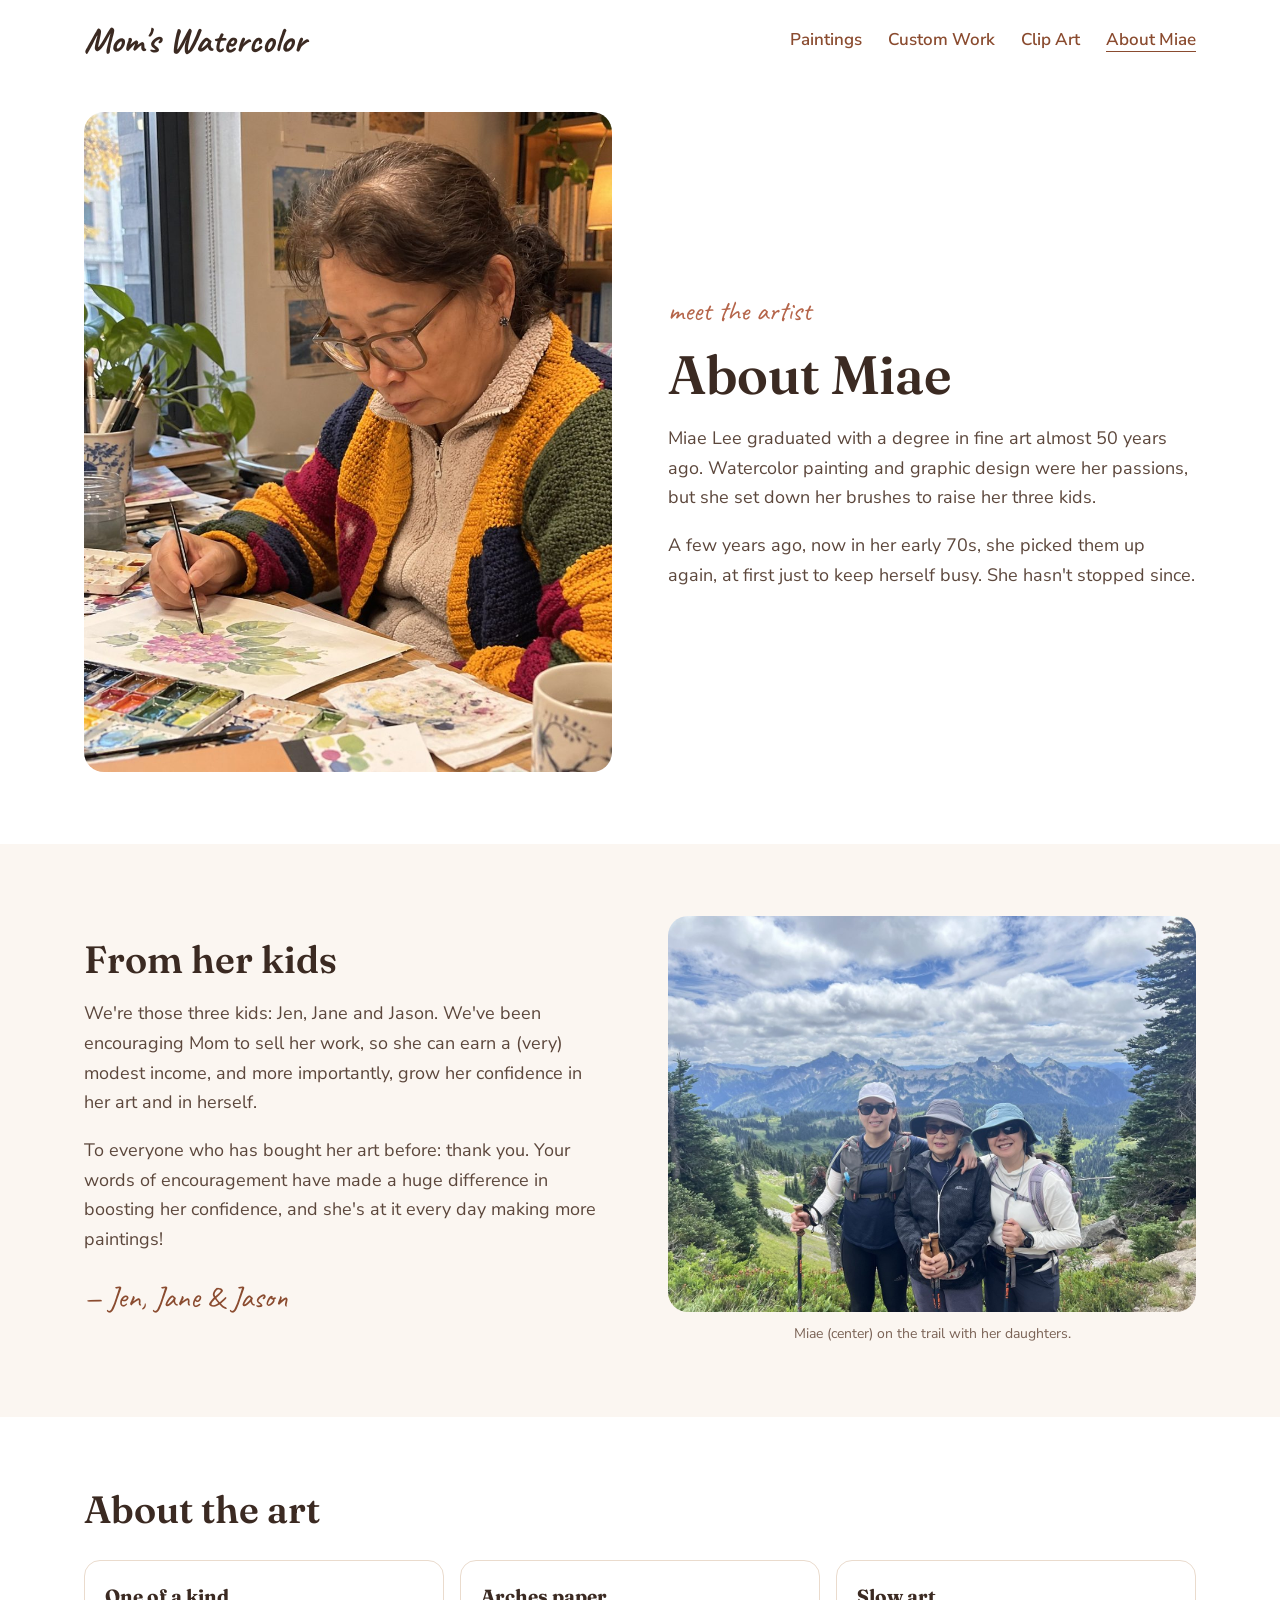
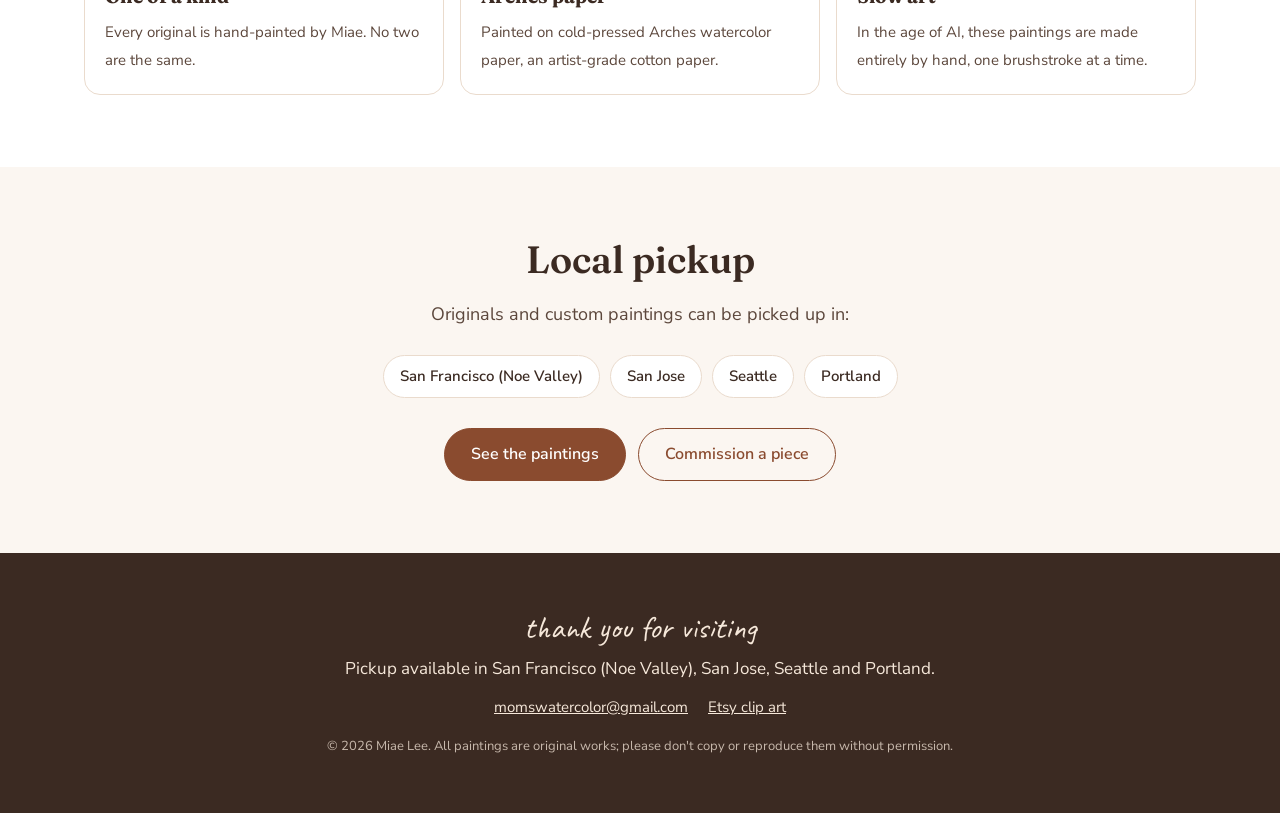
==== about.html @ 836afefa "Add files via upload" ====
<!doctype html>
<html lang="en">
<head>
<meta charset="utf-8">
<meta name="viewport" content="width=device-width, initial-scale=1">
<title>About Miae · Mom's Watercolor</title>
<meta name="description" content="Miae Lee earned her fine art degree almost 50 years ago and picked up the brush again in her early 70s. Meet the artist behind Mom's Watercolor.">
<meta property="og:title" content="About Miae · Mom's Watercolor">
<meta property="og:image" content="https://momswatercolor.com/images/miae-painting.jpg">
<link rel="icon" href="favicon.svg" type="image/svg+xml">
<link rel="preconnect" href="https://fonts.googleapis.com">
<link rel="preconnect" href="https://fonts.gstatic.com" crossorigin>
<link rel="stylesheet" href="https://fonts.googleapis.com/css2?family=Fraunces:opsz,wght@9..144,400;9..144,600&family=Nunito+Sans:wght@400;600;700&family=Caveat:wght@500;700&display=swap">
<link rel="stylesheet" href="css/style.css">
</head>
<body>
<header class="site-header">
  <div class="wrap">
    <a class="logo" href="index.html">Mom's Watercolor</a>
    <nav class="nav" aria-label="Main">
      <a href="paintings.html">Paintings</a>
      <a href="custom.html">Custom Work</a>
      <a href="index.html#clipart">Clip Art</a>
      <a href="about.html" aria-current="page">About Miae</a>
    </nav>
  </div>
</header>

<main>
  <section class="section" style="padding-top: 32px">
    <div class="wrap split">
      <img class="portrait" src="images/miae-painting.jpg" alt="Miae Lee painting a purple hydrangea in watercolor at her studio table">
      <div class="stack">
        <div class="hand">meet the artist</div>
        <h1>About Miae</h1>
        <div class="prose">
          <p>Miae Lee graduated with a degree in fine art almost 50 years ago. Watercolor painting and graphic design were her passions, but she set down her brushes to raise her three kids.</p>
          <p>A few years ago, now in her early 70s, she picked them up again, at first just to keep herself busy. She hasn't stopped since.</p>
        </div>
      </div>
    </div>
  </section>

  <section class="section tint">
    <div class="wrap split">
      <div class="stack">
        <h2>From her kids</h2>
        <div class="prose">
          <p>We're those three kids: Jen, Jane and Jason. We've been encouraging Mom to sell her work, so she can earn a (very) modest income, and more importantly, grow her confidence in her art and in herself.</p>
          <p>To everyone who has bought her art before: thank you. Your words of encouragement have made a huge difference in boosting her confidence, and she's at it every day making more paintings!</p>
        </div>
        <div class="signoff">— Jen, Jane &amp; Jason</div>
      </div>
      <figure style="margin: 0">
        <img src="images/miae-with-daughters.jpg" alt="Miae hiking in the mountains with her two daughters, all smiling in sun hats with trekking poles" loading="lazy" style="width: 100%; border-radius: 20px">
        <figcaption class="small" style="margin-top: 10px; text-align: center">Miae (center) on the trail with her daughters.</figcaption>
      </figure>
    </div>
  </section>

  <section class="section">
    <div class="wrap">
      <h2 style="margin-bottom: 28px">About the art</h2>
      <div class="facts">
        <div class="fact"><strong>One of a kind</strong><span>Every original is hand-painted by Miae. No two are the same.</span></div>
        <div class="fact"><strong>Arches paper</strong><span>Painted on cold-pressed Arches watercolor paper, an artist-grade cotton paper.</span></div>
        <div class="fact"><strong>Slow art</strong><span>In the age of AI, these paintings are made entirely by hand, one brushstroke at a time.</span></div>
      </div>
    </div>
  </section>

  <section class="section tint band">
    <div class="wrap stack" style="align-items: center">
      <h2>Local pickup</h2>
      <p class="lead">Originals and custom paintings can be picked up in:</p>
      <div class="pickup">
        <span>San Francisco (Noe Valley)</span><span>San Jose</span><span>Seattle</span><span>Portland</span>
      </div>
      <div class="btns" style="justify-content: center; margin-top: 12px">
        <a class="btn" href="paintings.html">See the paintings</a>
        <a class="btn ghost" href="custom.html">Commission a piece</a>
      </div>
    </div>
  </section>
</main>

<footer class="site-footer">
  <div class="wrap">
    <div class="hand">thank you for visiting</div>
    <p style="margin-top: 8px">Pickup available in San Francisco (Noe Valley), San Jose, Seattle and Portland.</p>
    <div class="links">
      <a href="mailto:momswatercolor@gmail.com">momswatercolor@gmail.com</a>
      <a href="https://etsy.com/shop/mamaclipart" target="_blank" rel="noopener">Etsy clip art</a>
    </div>
    <p class="copy">© <span id="year">2026</span> Miae Lee. All paintings are original works; please don't copy or reproduce them without permission.</p>
  </div>
</footer>
<script src="js/main.js"></script>
</body>
</html>
---- css/style.css ----
/* Mom's Watercolor — shared styles */
:root {
  --ink: #3B2A22;
  --ink-soft: #5C473C;
  --ink-muted: #7A6255;
  --clay: #8A4B2F;
  --clay-dark: #6B3620;
  --accent: #B5654A;
  --line: #EADBCD;
  --tint: #FBF6F1;
  --white: #FFFFFF;
  --radius: 16px;
  --serif: 'Fraunces', Georgia, serif;
  --sans: 'Nunito Sans', 'Helvetica Neue', sans-serif;
  --hand: 'Caveat', cursive;
}

* { box-sizing: border-box; }
html { scroll-behavior: smooth; }
body {
  margin: 0;
  background: var(--white);
  color: var(--ink);
  font-family: var(--sans);
  font-size: 17px;
  line-height: 1.65;
  -webkit-font-smoothing: antialiased;
}
img { max-width: 100%; display: block; }
a { color: var(--clay); }
a:hover { color: var(--clay-dark); }
h1, h2, h3 { font-family: var(--serif); font-weight: 600; line-height: 1.12; margin: 0; }
h1 { font-size: clamp(36px, 6vw, 54px); }
h2 { font-size: clamp(28px, 4vw, 38px); }
h3 { font-size: 22px; }
p { margin: 0; }

.wrap { max-width: 1160px; margin: 0 auto; padding: 0 24px; }
.section { padding: 72px 0; }
.tint { background: var(--tint); }
.hand { font-family: var(--hand); font-size: 28px; color: var(--accent); line-height: 1.2; }
.lead { font-size: 18px; color: var(--ink-soft); }
.muted { color: var(--ink-soft); }
.small { font-size: 14px; color: var(--ink-muted); }
.stack { display: flex; flex-direction: column; gap: 18px; }

/* Header */
.site-header .wrap {
  display: flex; flex-wrap: wrap; gap: 12px 28px;
  justify-content: space-between; align-items: center;
  padding-top: 20px; padding-bottom: 20px;
}
.logo {
  font-family: var(--hand); font-weight: 700; font-size: 36px;
  color: var(--ink); text-decoration: none; line-height: 1;
}
.logo:hover { color: var(--ink); }
.nav { display: flex; flex-wrap: wrap; gap: 8px 26px; font-weight: 600; }
.nav a { text-decoration: none; padding: 6px 0; }
.nav a[aria-current="page"] { text-decoration: underline; text-underline-offset: 6px; }

/* Buttons */
.btns { display: flex; flex-wrap: wrap; gap: 12px; }
.btn {
  display: inline-flex; align-items: center; justify-content: center;
  min-height: 48px; padding: 12px 26px; border-radius: 999px;
  background: var(--clay); color: var(--white);
  font-weight: 600; text-decoration: none; border: 1.5px solid var(--clay);
  font-family: var(--sans); font-size: 16px; cursor: pointer;
}
.btn:hover { background: var(--clay-dark); border-color: var(--clay-dark); color: var(--white); }
.btn.ghost { background: transparent; color: var(--clay); }
.btn.ghost:hover { background: var(--clay); color: var(--white); }

/* Layout helpers */
.split {
  display: grid; gap: 56px; align-items: center;
  grid-template-columns: repeat(auto-fit, minmax(300px, 1fr));
}
.pair { display: grid; grid-template-columns: 1fr 1fr; gap: 16px; align-items: start; }
.pair img { width: 100%; aspect-ratio: 3 / 4; object-fit: cover; border-radius: 12px; }
.pair img:nth-child(2) { margin-top: 48px; }
.cards {
  display: grid; gap: 24px;
  grid-template-columns: repeat(auto-fit, minmax(250px, 1fr));
}
.card {
  border: 1px solid var(--line); border-radius: var(--radius); padding: 16px;
  display: flex; flex-direction: column; gap: 12px;
  background: var(--white); color: var(--ink); text-decoration: none;
}
a.card:hover { color: var(--ink); border-color: #D9C3B0; }
.card img { width: 100%; aspect-ratio: 4 / 3; object-fit: cover; border-radius: 10px; }
.card p { color: var(--ink-soft); line-height: 1.6; flex-grow: 1; }
.card .price { font-weight: 700; }
.section-head {
  display: flex; flex-wrap: wrap; gap: 16px;
  justify-content: space-between; align-items: center; margin-bottom: 32px;
}

/* Slow-art band */
.band { text-align: center; }
.band .wrap { max-width: 760px; }

/* Filter pills */
.filters { display: flex; flex-wrap: wrap; gap: 8px; }
.pill {
  min-height: 44px; padding: 0 16px; border-radius: 999px;
  border: 1.5px solid var(--clay); background: var(--white); color: var(--clay);
  font-family: var(--sans); font-size: 15px; font-weight: 600; cursor: pointer;
}
.pill[aria-pressed="true"] { background: var(--clay); color: var(--white); }

/* Masonry gallery */
.gallery { column-width: 250px; column-gap: 24px; }
.piece {
  margin: 0 0 24px; break-inside: avoid;
  background: var(--white); border: 1px solid var(--line); border-radius: var(--radius);
  padding: 12px; display: flex; flex-direction: column; gap: 10px;
}
.piece button.zoom { padding: 0; border: 0; background: none; cursor: zoom-in; display: block; width: 100%; }
.piece img { width: 100%; height: auto; border-radius: 10px; }
.piece figcaption { display: flex; flex-direction: column; gap: 4px; }
.piece .title { font-family: var(--serif); font-size: 18px; }
.piece .caption { font-size: 14px; line-height: 1.5; color: var(--ink-soft); }
.badge {
  align-self: flex-start; font-size: 12px; font-weight: 700; letter-spacing: 0.04em;
  padding: 4px 10px; border-radius: 999px; background: var(--tint); color: var(--ink);
  border: 1px solid var(--line);
}
.piece .btn { min-height: 44px; padding: 10px 18px; font-size: 15px; margin-top: 4px; }

/* Steps */
.steps { display: grid; gap: 24px; grid-template-columns: repeat(auto-fit, minmax(220px, 1fr)); }
.step { border: 1px solid var(--line); border-radius: var(--radius); padding: 24px; display: flex; flex-direction: column; gap: 10px; background: var(--white); }
.step .num {
  width: 44px; height: 44px; border-radius: 50%; background: #F1D9C6;
  display: flex; align-items: center; justify-content: center;
  font-family: var(--serif); font-weight: 600; font-size: 20px;
}
.step h3 { font-size: 20px; }
.step p { color: var(--ink-soft); line-height: 1.6; }

/* About */
.portrait { width: 100%; aspect-ratio: 4 / 5; object-fit: cover; object-position: center 30%; border-radius: 20px; }
.prose { max-width: 680px; display: flex; flex-direction: column; gap: 18px; font-size: 18px; color: var(--ink-soft); }
.signoff { font-family: var(--hand); font-size: 30px; color: var(--clay); }
.facts { display: grid; gap: 16px; grid-template-columns: repeat(auto-fit, minmax(220px, 1fr)); }
.fact { border: 1px solid var(--line); border-radius: var(--radius); padding: 20px; background: var(--white); }
.fact strong { display: block; font-family: var(--serif); font-size: 19px; margin-bottom: 6px; }
.fact span { color: var(--ink-soft); font-size: 15px; line-height: 1.6; }

/* Pickup */
.pickup { display: flex; flex-wrap: wrap; gap: 10px; justify-content: center; margin-top: 8px; }
.pickup span { border: 1px solid var(--line); background: var(--white); border-radius: 999px; padding: 8px 16px; font-weight: 600; font-size: 15px; }

/* Footer */
.site-footer { background: var(--ink); color: #F6E8DA; padding: 56px 0; text-align: center; }
.site-footer .hand { color: #F6E8DA; font-size: 32px; }
.site-footer a { color: #F6E8DA; }
.site-footer .links { display: flex; flex-wrap: wrap; gap: 8px 20px; justify-content: center; margin-top: 12px; font-size: 15px; }
.site-footer .copy { margin-top: 16px; font-size: 13px; opacity: 0.75; }

/* Lightbox */
dialog.lightbox {
  border: 0; padding: 0; background: transparent; max-width: min(92vw, 1100px); max-height: 92vh;
}
dialog.lightbox::backdrop { background: rgba(30, 20, 15, 0.82); }
dialog.lightbox img { max-height: 80vh; width: auto; margin: 0 auto; border-radius: 10px; }
dialog.lightbox p { color: #FFFFFF; text-align: center; margin-top: 12px; font-size: 15px; }
dialog.lightbox .close {
  position: absolute; top: 8px; right: 8px; width: 44px; height: 44px; border-radius: 50%;
  border: 0; background: rgba(255,255,255,0.92); color: var(--ink); font-size: 24px; cursor: pointer; line-height: 1;
}

@media (max-width: 600px) {
  .section { padding: 56px 0; }
  .logo { font-size: 32px; }
  .nav { gap: 4px 18px; font-size: 15px; }
  .pair img:nth-child(2) { margin-top: 24px; }
}
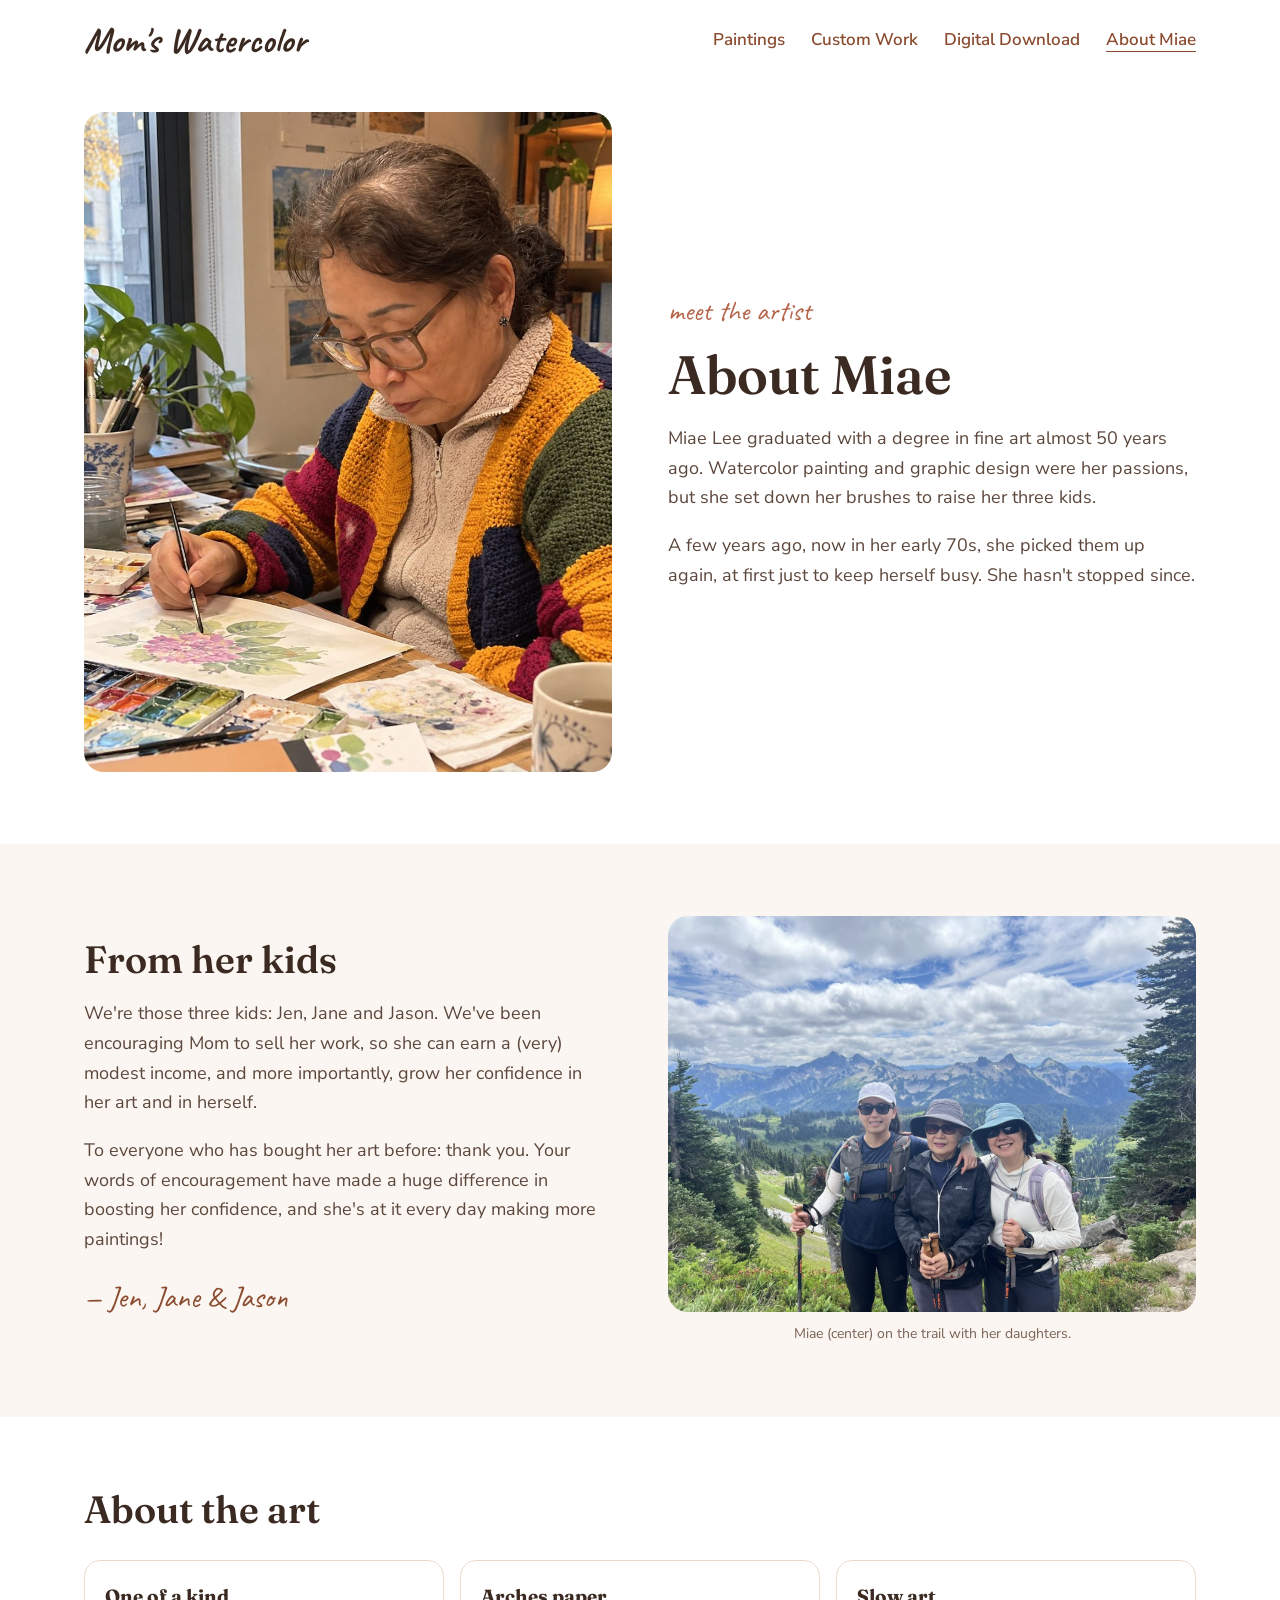
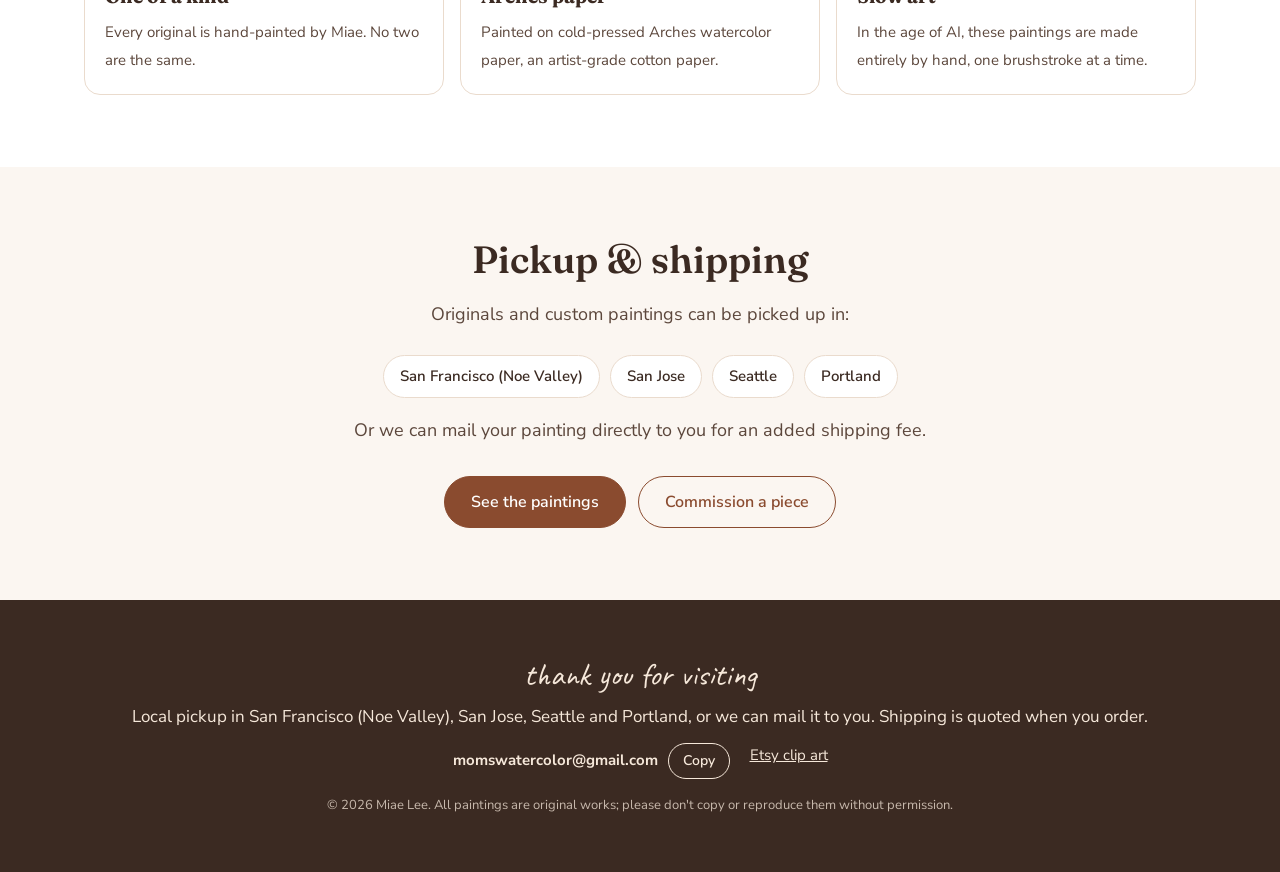
==== commit 9a9ececd: "Add files via upload" ====
--- a/about.html
+++ b/about.html
@@ -20,7 +20,7 @@
     <nav class="nav" aria-label="Main">
       <a href="paintings.html">Paintings</a>
       <a href="custom.html">Custom Work</a>
-      <a href="index.html#clipart">Clip Art</a>
+      <a href="index.html#digital">Digital Download</a>
       <a href="about.html" aria-current="page">About Miae</a>
     </nav>
   </div>
@@ -71,11 +71,12 @@
 
   <section class="section tint band">
     <div class="wrap stack" style="align-items: center">
-      <h2>Local pickup</h2>
+      <h2>Pickup &amp; shipping</h2>
       <p class="lead">Originals and custom paintings can be picked up in:</p>
       <div class="pickup">
         <span>San Francisco (Noe Valley)</span><span>San Jose</span><span>Seattle</span><span>Portland</span>
       </div>
+      <p class="lead">Or we can mail your painting directly to you for an added shipping fee.</p>
       <div class="btns" style="justify-content: center; margin-top: 12px">
         <a class="btn" href="paintings.html">See the paintings</a>
         <a class="btn ghost" href="custom.html">Commission a piece</a>
@@ -87,9 +88,9 @@
 <footer class="site-footer">
   <div class="wrap">
     <div class="hand">thank you for visiting</div>
-    <p style="margin-top: 8px">Pickup available in San Francisco (Noe Valley), San Jose, Seattle and Portland.</p>
+    <p style="margin-top: 8px">Local pickup in San Francisco (Noe Valley), San Jose, Seattle and Portland, or we can mail it to you. Shipping is quoted when you order.</p>
     <div class="links">
-      <a href="mailto:momswatercolor@gmail.com">momswatercolor@gmail.com</a>
+      <span data-email>momswatercolor@gmail.com</span>
       <a href="https://etsy.com/shop/mamaclipart" target="_blank" rel="noopener">Etsy clip art</a>
     </div>
     <p class="copy">© <span id="year">2026</span> Miae Lee. All paintings are original works; please don't copy or reproduce them without permission.</p>
--- a/css/style.css
+++ b/css/style.css
@@ -129,6 +129,26 @@
   border: 1px solid var(--line);
 }
 .piece .btn { min-height: 44px; padding: 10px 18px; font-size: 15px; margin-top: 4px; }
+.badges { display: flex; flex-wrap: wrap; gap: 6px; }
+.badge.ok { background: #E7F0E3; border-color: #C9DCC2; color: #2F5A2A; }
+.badge.sold { background: #F3EEEA; color: var(--ink-muted); }
+.prices { display: flex; flex-direction: column; border-top: 1px solid var(--line); }
+.prices div { display: flex; justify-content: space-between; padding: 8px 0; border-bottom: 1px solid var(--line); font-size: 15px; }
+.piece a.small { text-decoration: underline; text-underline-offset: 3px; }
+.filter-label { font-size: 14px; font-weight: 700; color: var(--ink-muted); margin: 0 0 8px; }
+
+/* Email + copy button */
+[data-email] { display: inline-flex; flex-wrap: wrap; align-items: center; gap: 10px; justify-content: center; }
+.email-text { font-weight: 700; user-select: all; -webkit-user-select: all; }
+.copy-btn {
+  min-height: 36px; padding: 0 14px; border-radius: 999px; cursor: pointer;
+  border: 1.5px solid currentColor; background: transparent; color: inherit;
+  font-family: var(--sans); font-size: 14px; font-weight: 600;
+}
+.email-box {
+  display: inline-flex; padding: 14px 20px; border-radius: 14px; background: var(--white);
+  border: 1px solid var(--line); color: var(--ink); font-size: 18px;
+}
 
 /* Steps */
 .steps { display: grid; gap: 24px; grid-template-columns: repeat(auto-fit, minmax(220px, 1fr)); }
